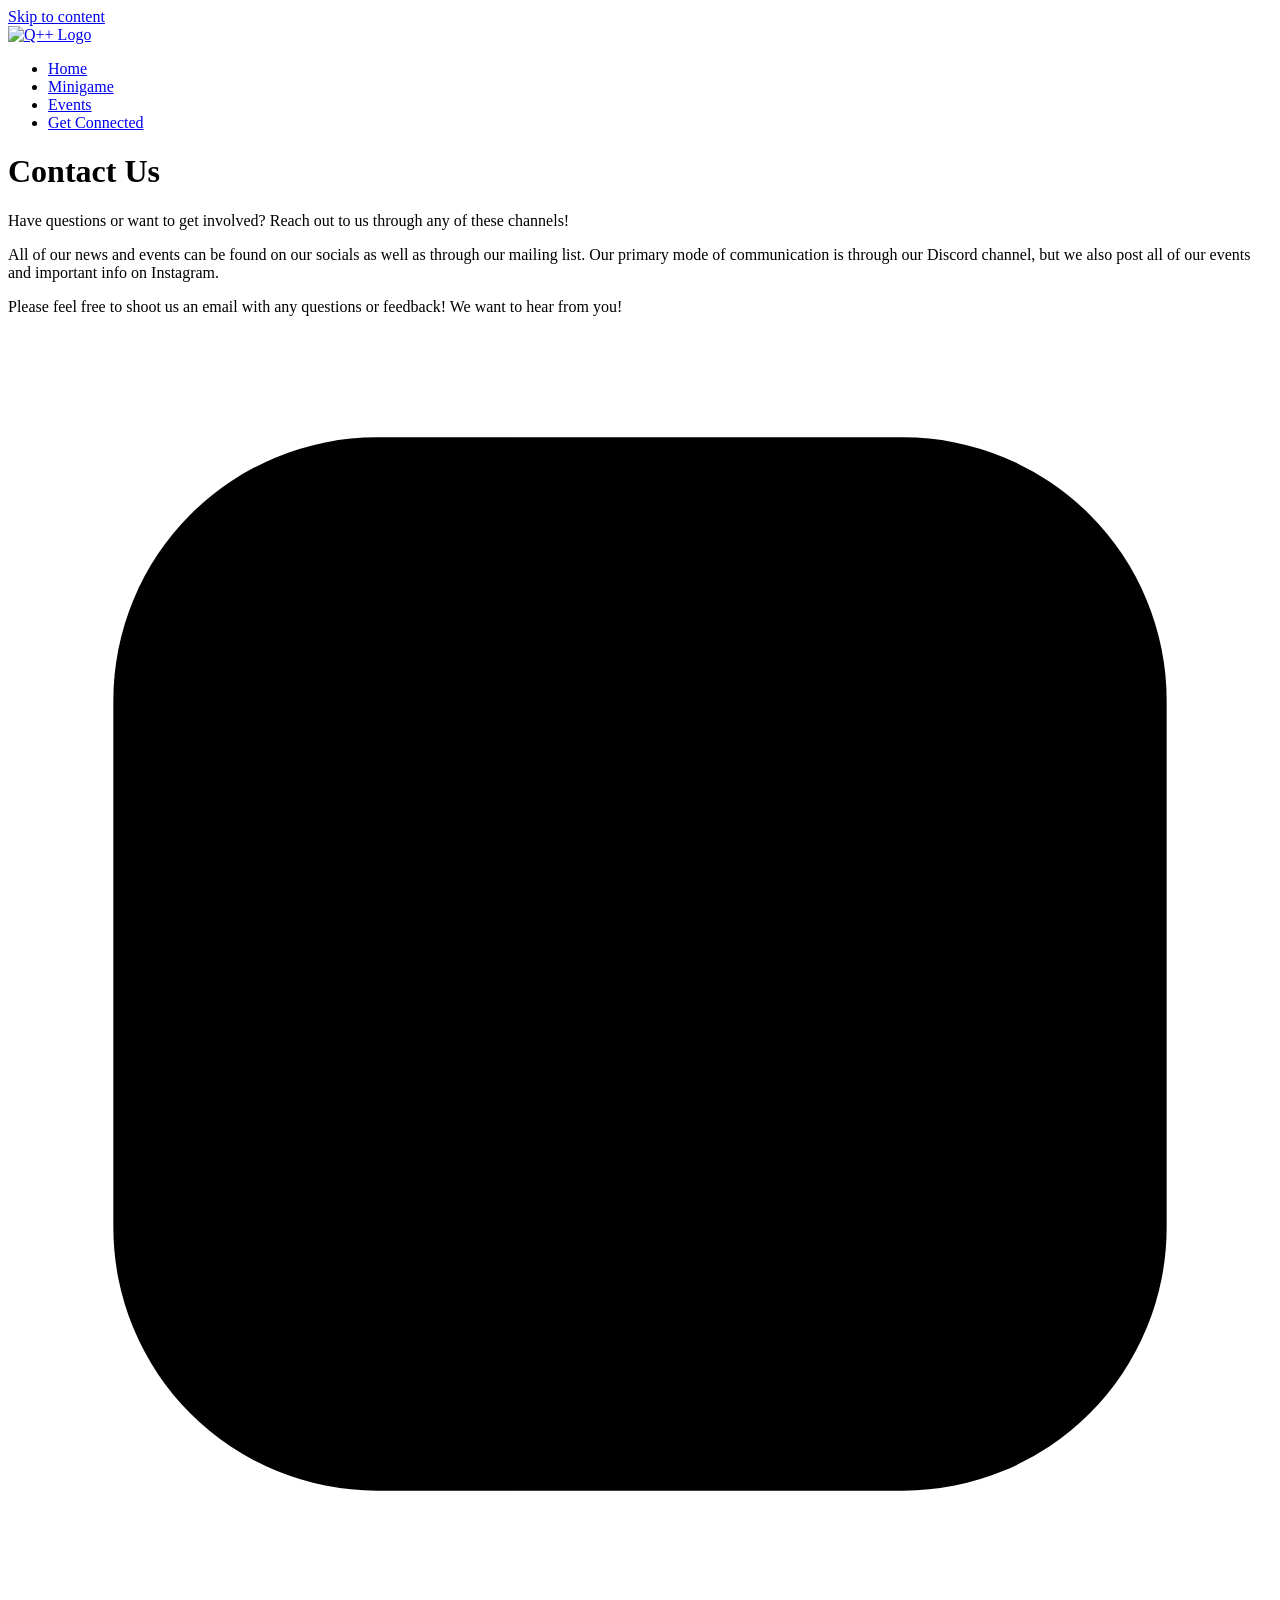
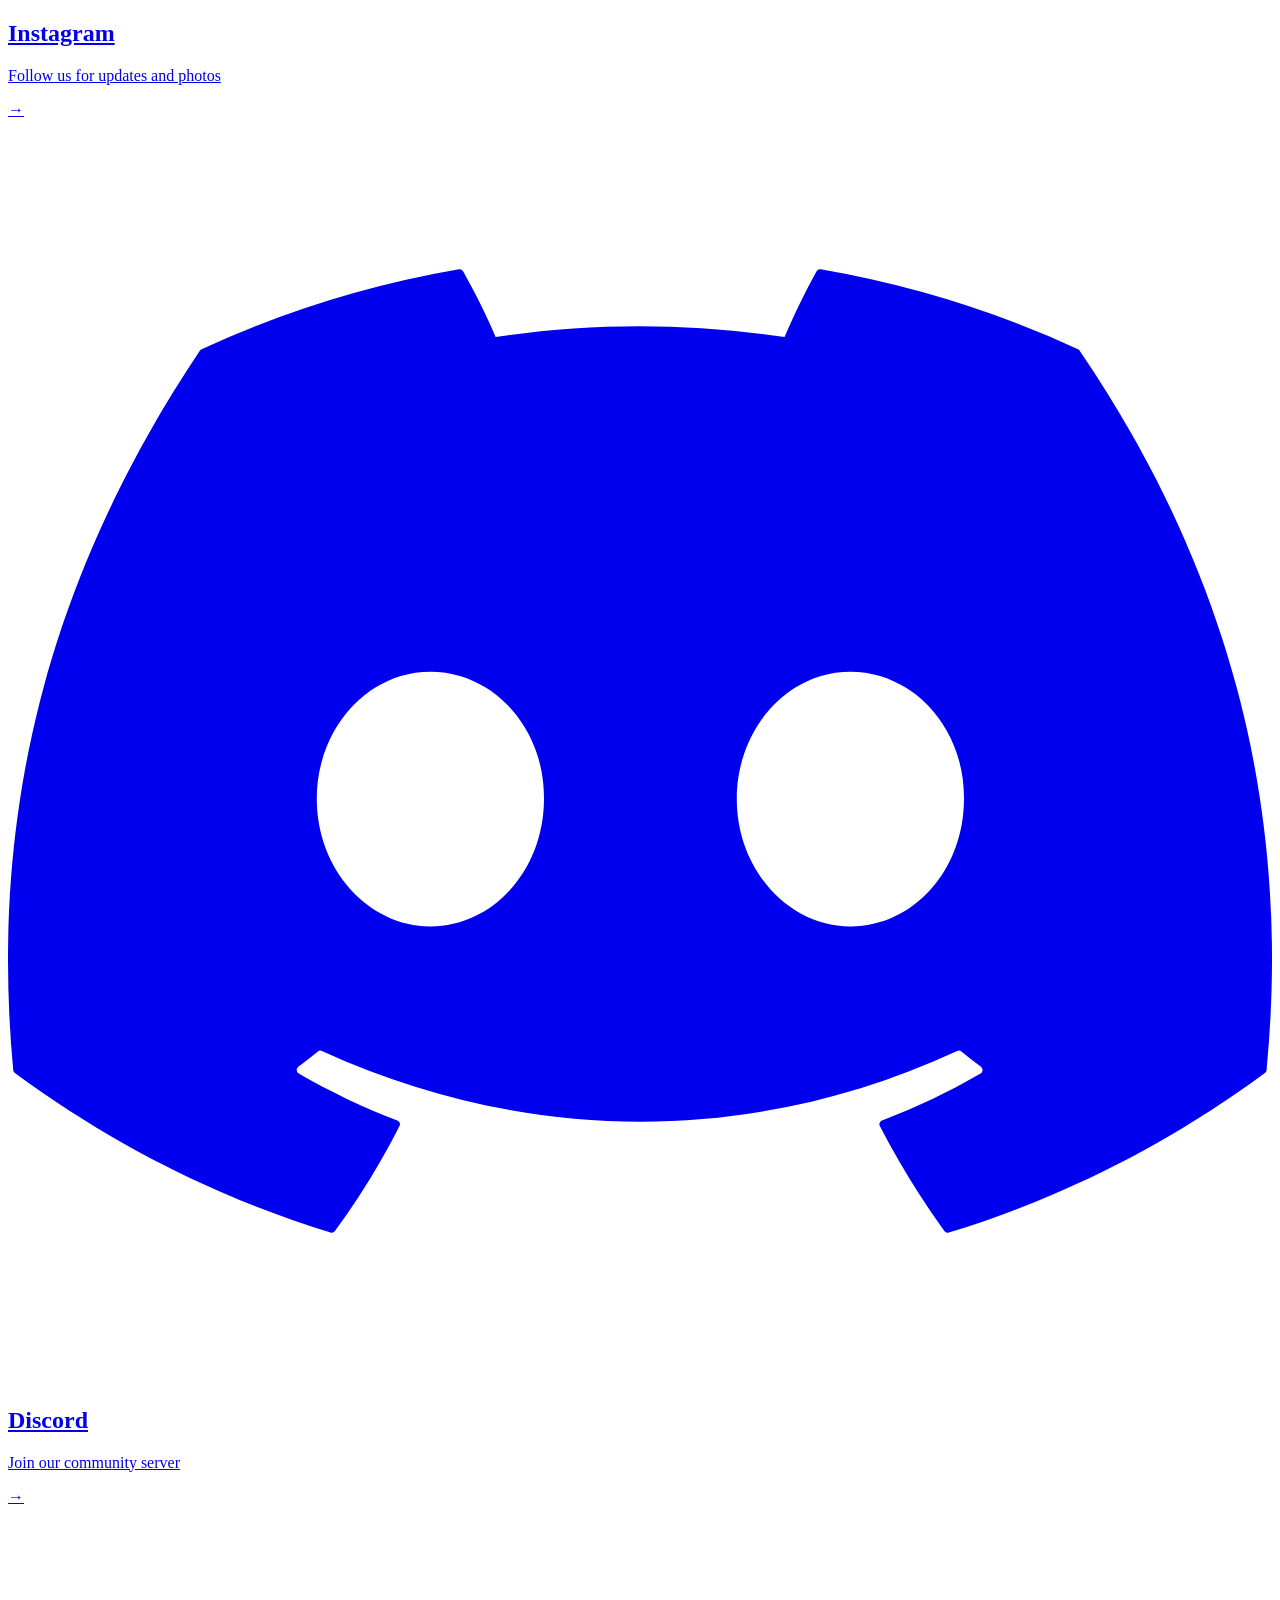
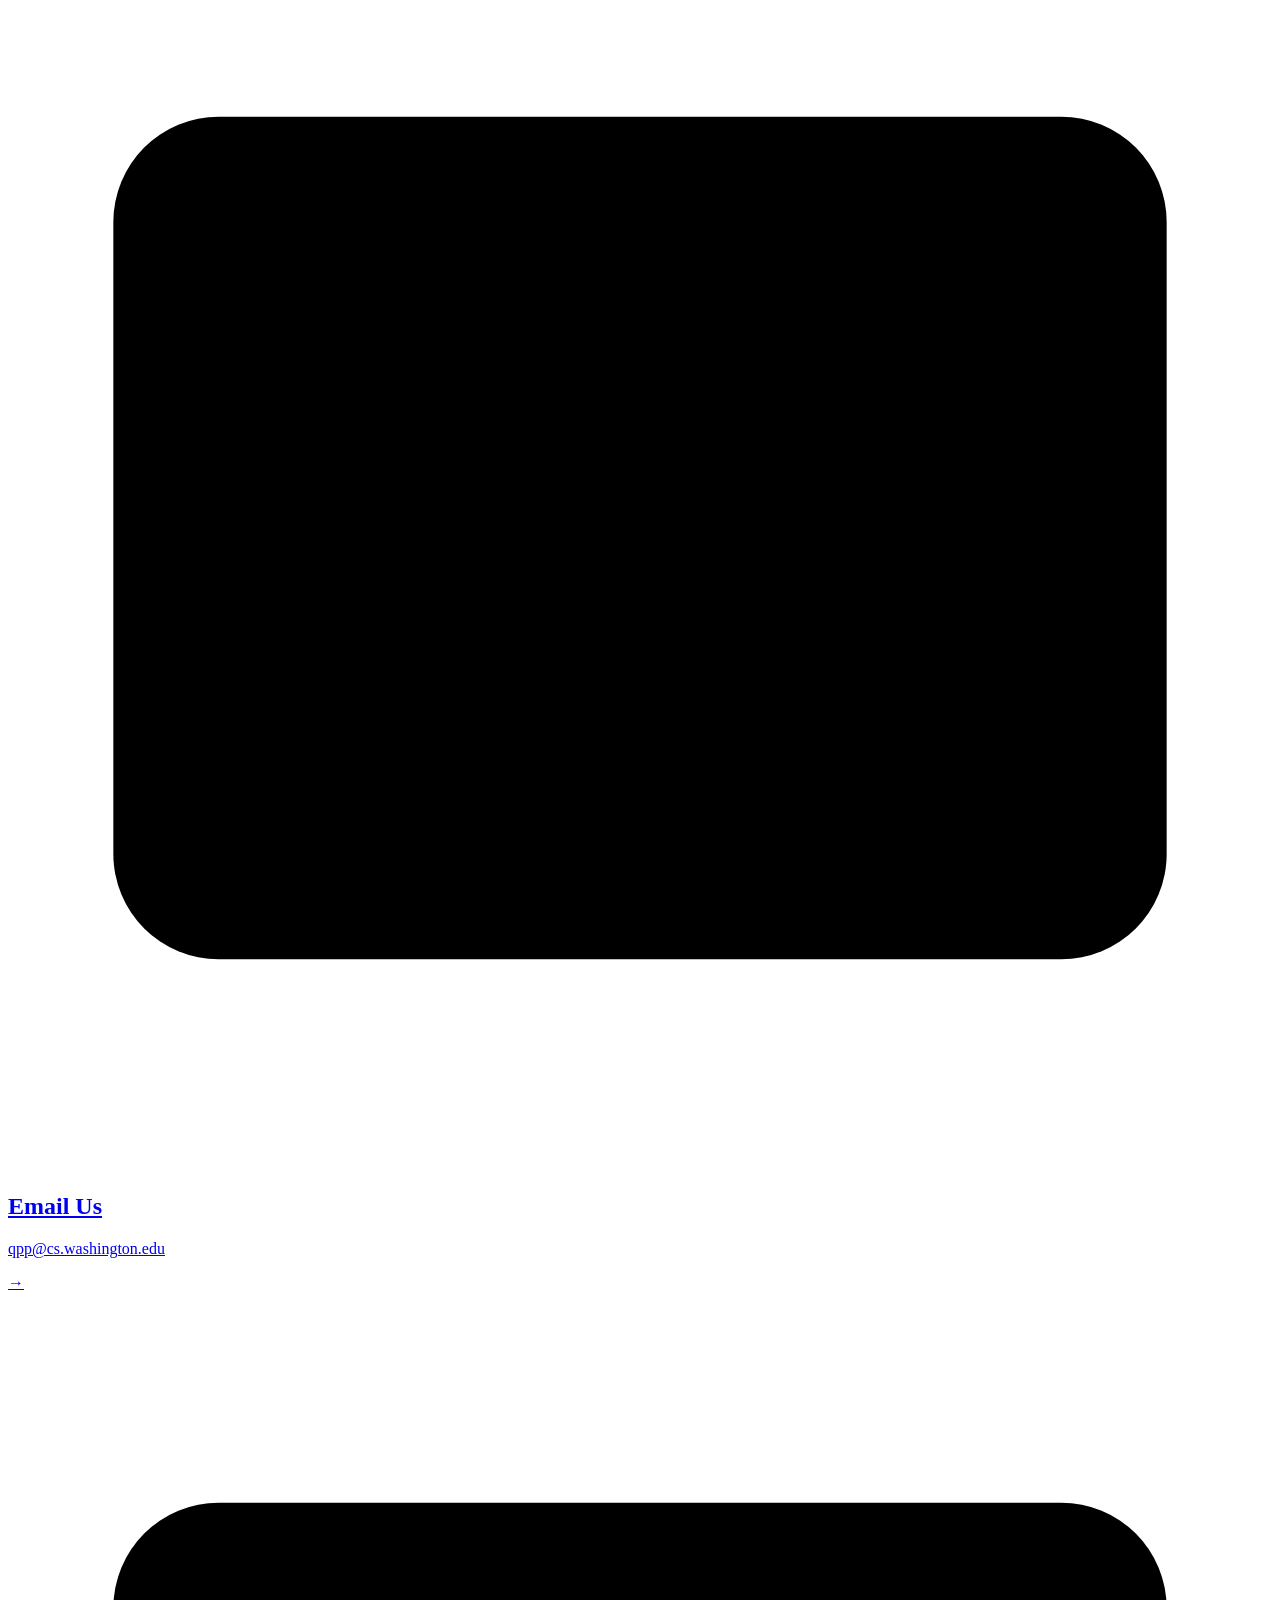
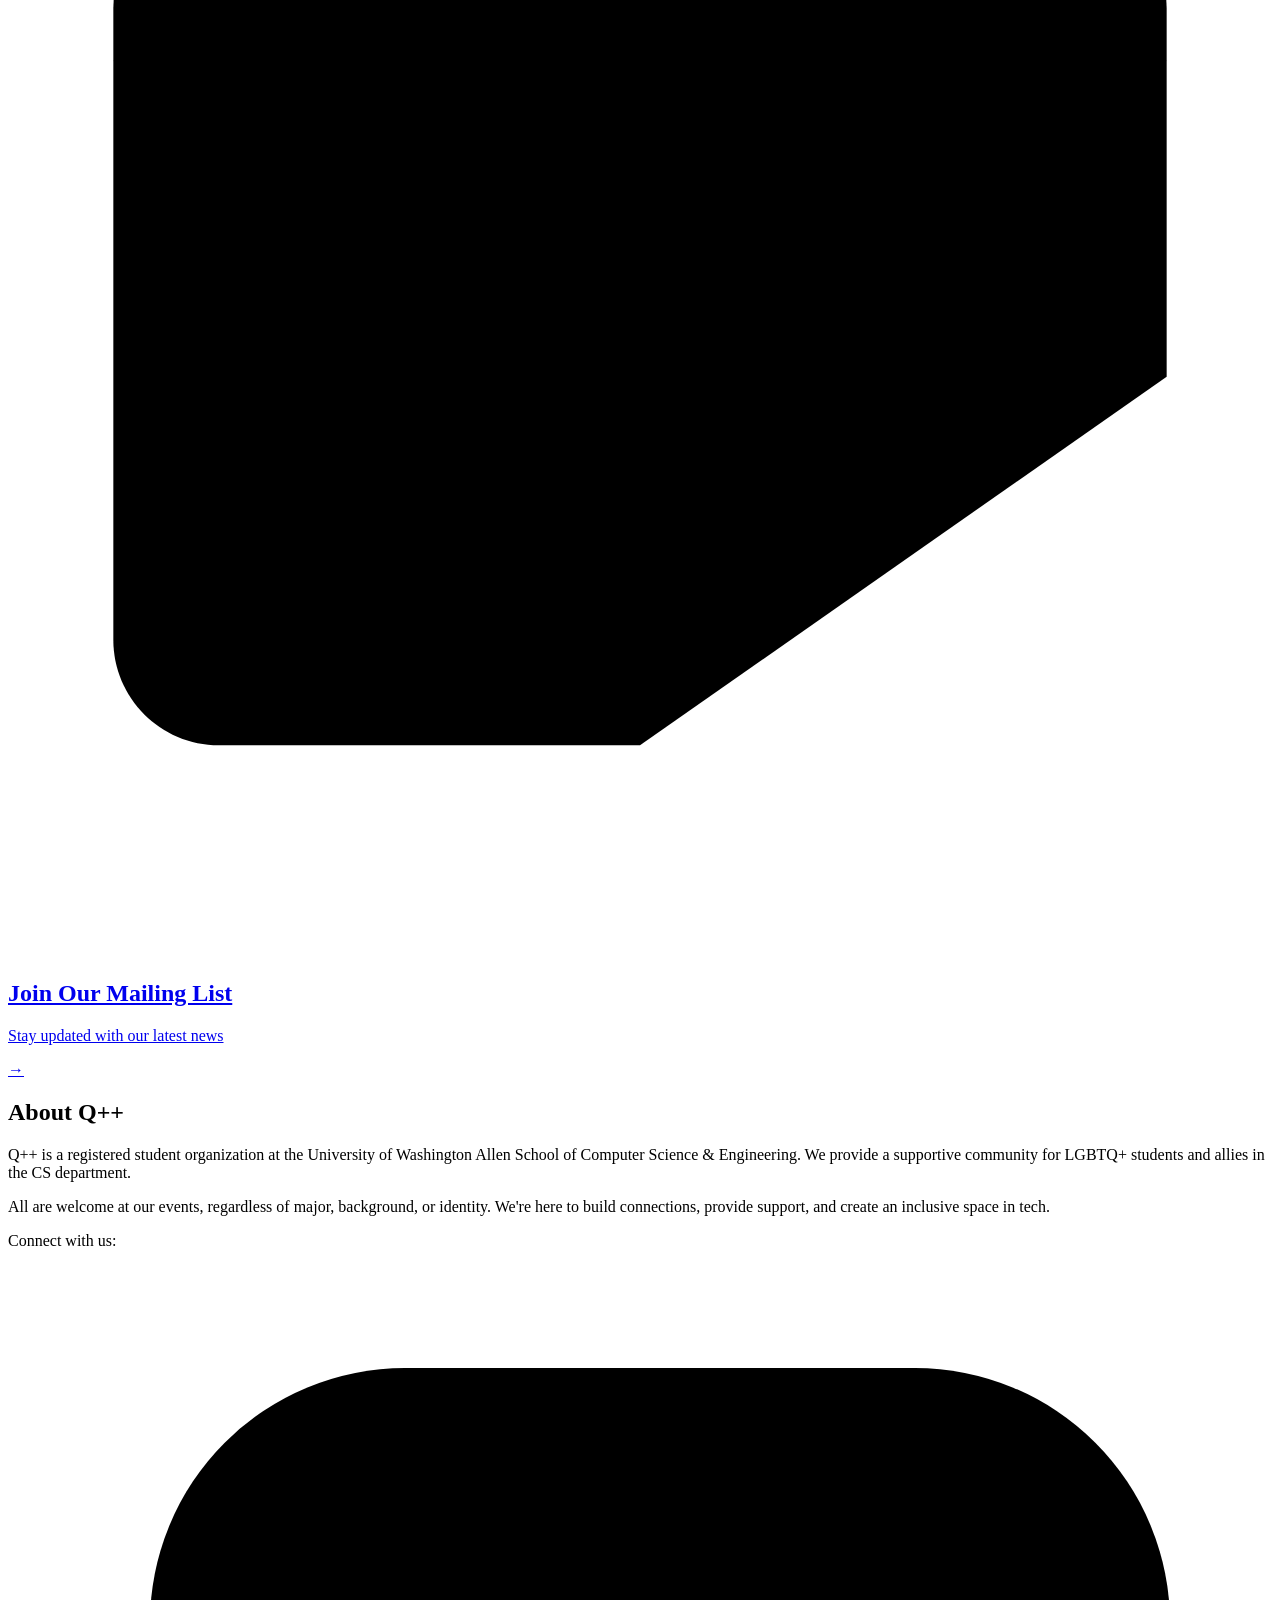
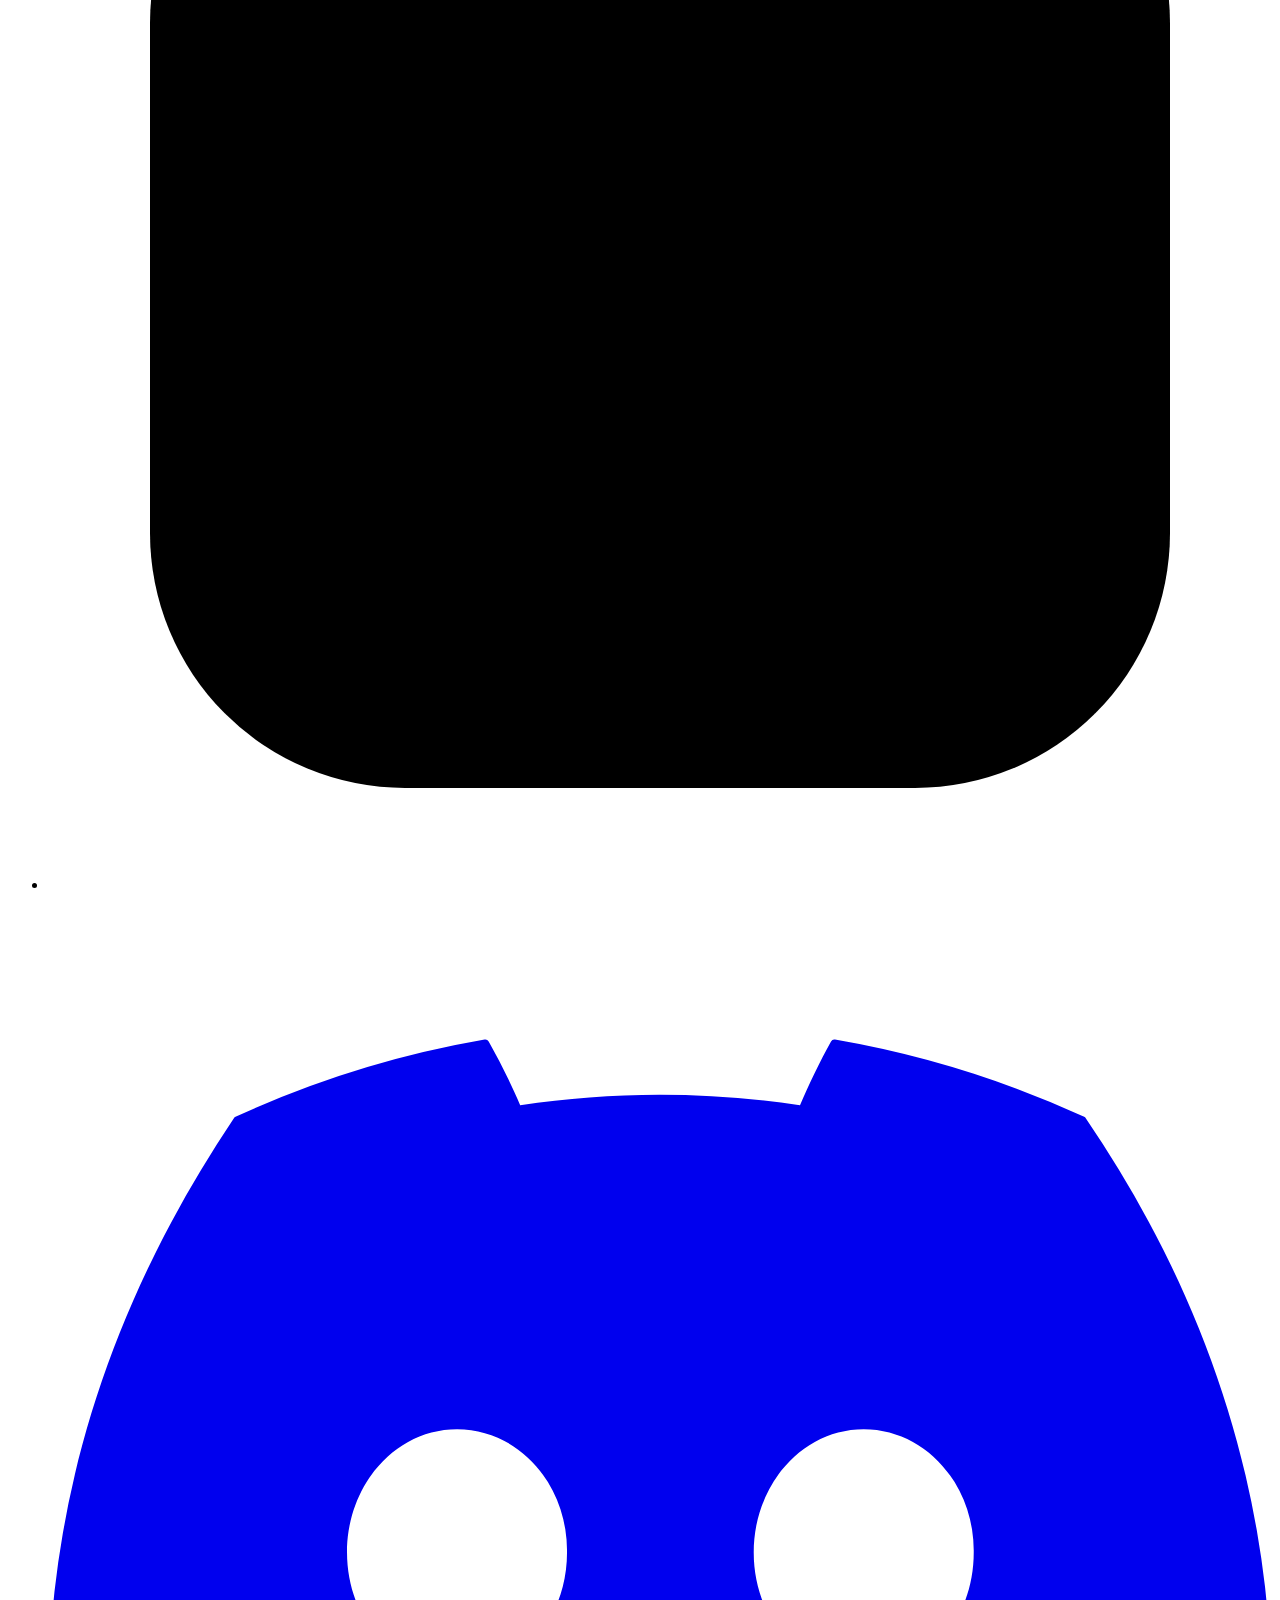
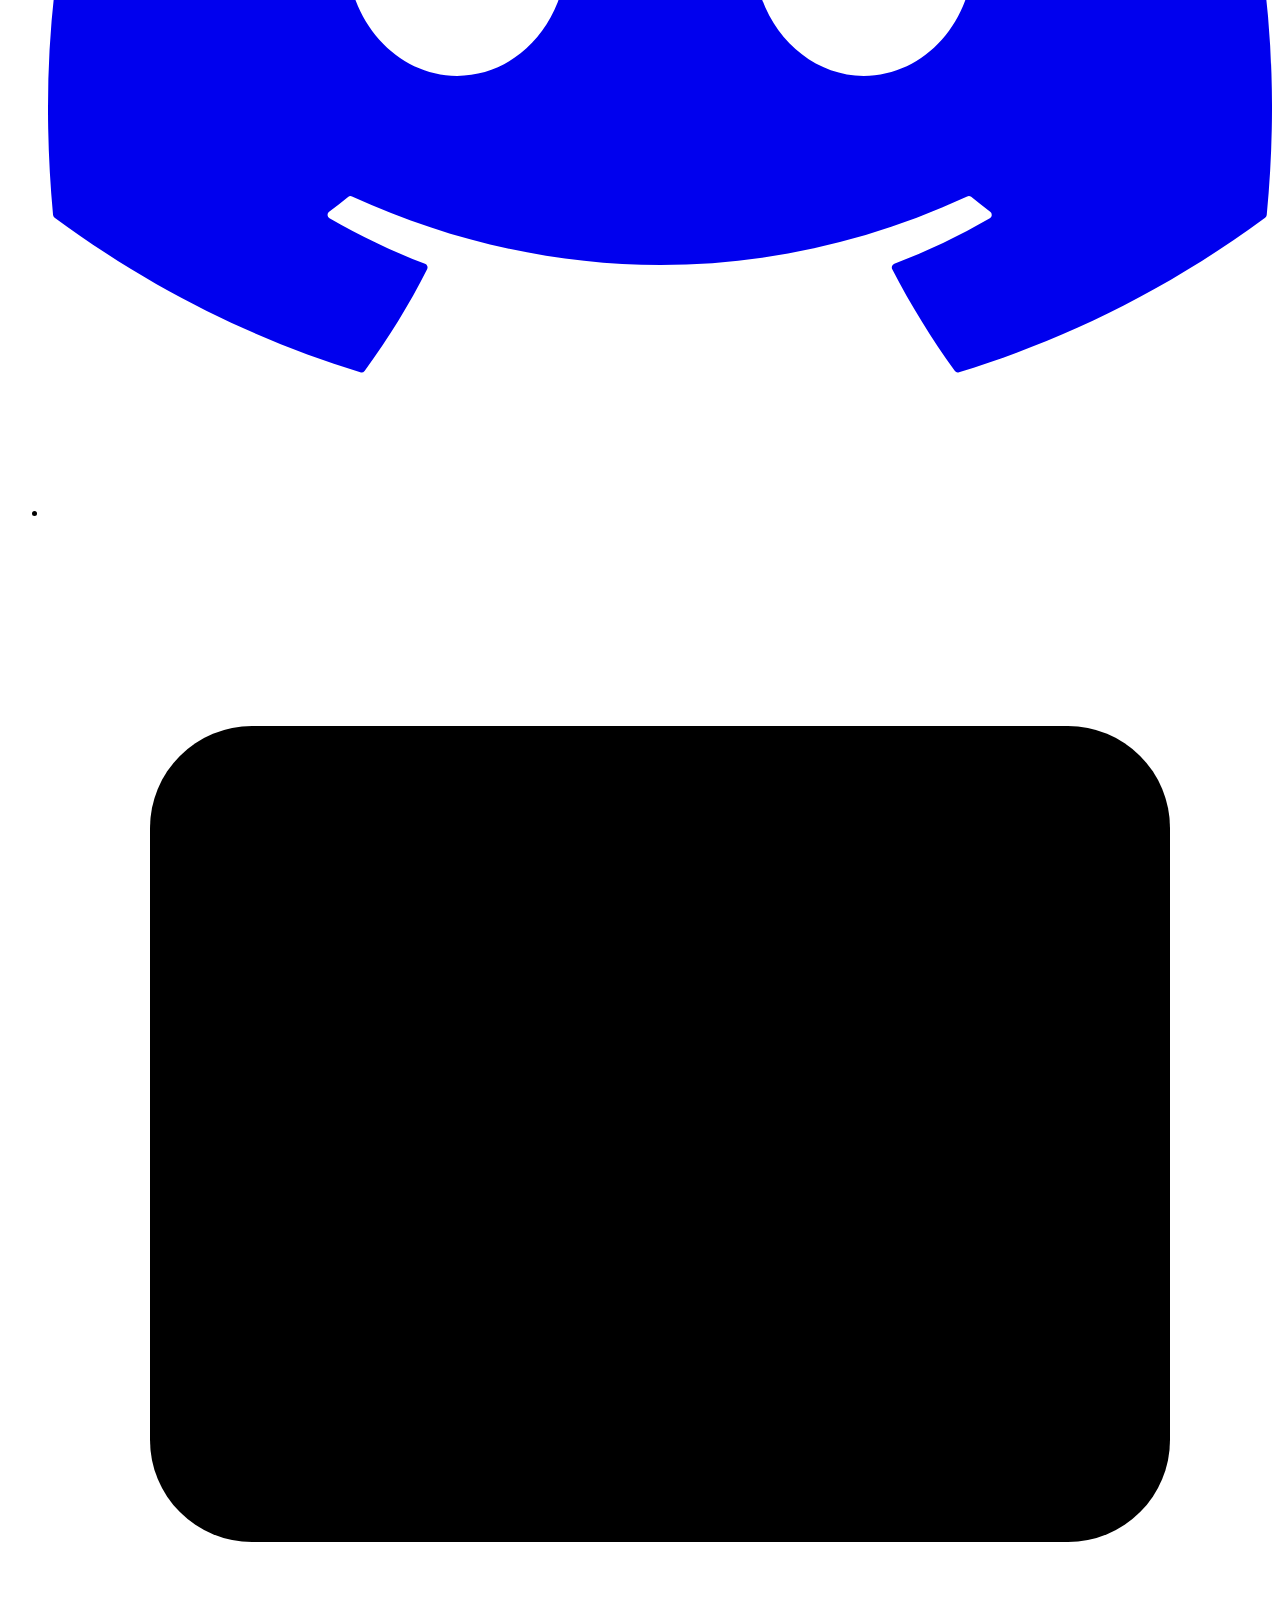
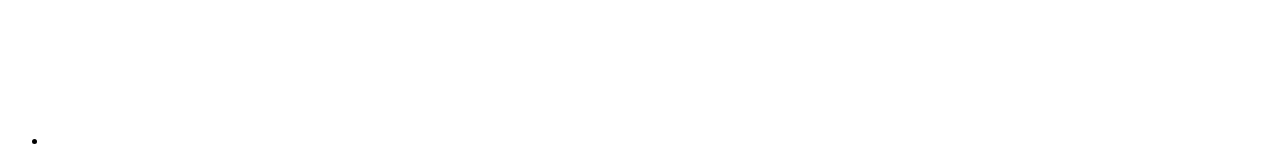
==== contact.html @ c86a1aa7 "Add files via upload" ====
<!DOCTYPE html>
<html lang="en">
<head>
  <meta charset="UTF-8">
  <meta name="viewport" content="width=device-width, initial-scale=1.0">
  <title>Contact Us – uwq++</title>
  <meta name="description" content="Connect with the Queer and Allied Students at the University of Washington through event updates, detailed descriptions, and social media links.">
  <meta name="robots" content="noindex, nofollow">
  <link rel="icon" href="images/logo.png" type="image/png">
  <link rel="stylesheet" href="css/style.css">
</head>
<body>
  <a class="skip-link" href="#main">Skip to content</a>
  <header class="site-header">
    <nav class="container" aria-label="Main navigation">
      <a class="logo-link" href="index.html" aria-label="Q++ Home">
        <img src="images/logo.png" alt="Q++ Logo" width="48" height="48">
      </a>
      <ul class="nav-list">
        <li><a href="index.html">Home</a></li>
        <li><a href="minigame.html">Minigame</a></li>
        <li><a href="events.html">Events</a></li>
        <li><a href="contact.html" aria-current="page">Get Connected</a></li>
      </ul>
    </nav>
  </header>

  <main id="main">
    <div class="contact-page container">
      <div class="contact-inner">
        <h1 class="title-xl">Contact Us</h1>
        <p class="m6">Have questions or want to get involved? Reach out to us through any of these channels!</p>
        <p class="m8">All of our news and events can be found on our socials as well as through our mailing list. Our primary mode of communication is through our Discord channel, but we also post all of our events and important info on Instagram.</p>
        <p class="m10">Please feel free to shoot us an email with any questions or feedback! We want to hear from you!</p>

        <div class="contact-list">
          <a class="contact-card" href="https://www.instagram.com/uw_qpp/?utm_source=ig_web_button_share_sheet" target="_blank" rel="noopener noreferrer">
            <div class="contact-icon ig"><svg class="icon icon-lg" viewBox="0 0 24 24" aria-hidden="true"><rect width="20" height="20" x="2" y="2" rx="5" ry="5"/><path d="M16 11.37A4 4 0 1 1 12.63 8 4 4 0 0 1 16 11.37z"/><line x1="17.5" x2="17.51" y1="6.5" y2="6.5"/></svg></div>
            <div class="text"><h2>Instagram</h2><p>Follow us for updates and photos</p></div><span class="arrow" aria-label="Opens in new tab">→</span>
          </a>
          <a class="contact-card" href="https://discord.gg/aMYWwayKa" target="_blank" rel="noopener noreferrer">
            <div class="contact-icon dc"><svg class="icon icon-lg" viewBox="0 0 24 24" fill="currentColor" stroke="none" aria-hidden="true"><path d="M20.317 4.3698a19.7913 19.7913 0 00-4.8851-1.5152.0741.0741 0 00-.0785.0371c-.211.3753-.4447.8648-.6083 1.2495-1.8447-.2762-3.68-.2762-5.4868 0-.1636-.3933-.4058-.8742-.6177-1.2495a.077.077 0 00-.0785-.037 19.7363 19.7363 0 00-4.8852 1.515.0699.0699 0 00-.0321.0277C.5334 9.0458-.319 13.5799.0992 18.0578a.0824.0824 0 00.0312.0561c2.0528 1.5076 4.0413 2.4228 5.9929 3.0294a.0777.0777 0 00.0842-.0276c.4616-.6304.8731-1.2952 1.226-1.9942a.076.076 0 00-.0416-.1057c-.6528-.2476-1.2743-.5495-1.8722-.8923a.077.077 0 01-.0076-.1277c.1258-.0943.2517-.1923.3718-.2914a.0743.0743 0 01.0776-.0105c3.9278 1.7933 8.18 1.7933 12.0614 0a.0739.0739 0 01.0785.0095c.1202.099.246.1981.3728.2924a.077.077 0 01-.0066.1276 12.2986 12.2986 0 01-1.873.8914.0766.0766 0 00-.0407.1067c.3604.698.7719 1.3628 1.225 1.9932a.076.076 0 00.0842.0286c1.961-.6067 3.9495-1.5219 6.0023-3.0294a.077.077 0 00.0313-.0552c.5004-5.177-.8382-9.6739-3.5485-13.6604a.061.061 0 00-.0312-.0286zM8.02 15.3312c-1.1825 0-2.1569-1.0857-2.1569-2.419 0-1.3332.9555-2.4189 2.157-2.4189 1.2108 0 2.1757 1.0952 2.1568 2.419 0 1.3332-.9555 2.4189-2.1569 2.4189zm7.9748 0c-1.1825 0-2.1569-1.0857-2.1569-2.419 0-1.3332.9554-2.4189 2.1569-2.4189 1.2108 0 2.1757 1.0952 2.1568 2.419 0 1.3332-.946 2.4189-2.1568 2.4189z"/></svg></div>
            <div class="text"><h2>Discord</h2><p>Join our community server</p></div><span class="arrow" aria-label="Opens in new tab">→</span>
          </a>
          <a class="contact-card" href="mailto:qpp@cs.washington.edu">
            <svg class="icon icon-xl mail-icon" viewBox="0 0 24 24" aria-hidden="true"><rect width="20" height="16" x="2" y="4" rx="2"/><path d="m22 7-8.97 5.7a1.94 1.94 0 0 1-2.06 0L2 7"/></svg>
            <div class="text"><h2>Email Us</h2><p>qpp@cs.washington.edu</p></div><span class="arrow">→</span>
          </a>
          <a class="contact-card" href="https://mailman.cs.washington.edu/mailman/admin/qpp/general" target="_blank" rel="noopener noreferrer">
            <div class="contact-icon ml"><svg class="icon icon-lg" viewBox="0 0 24 24" aria-hidden="true"><path d="M22 13V6a2 2 0 0 0-2-2H4a2 2 0 0 0-2 2v12c0 1.1.9 2 2 2h8"/><path d="m22 7-8.97 5.7a1.94 1.94 0 0 1-2.06 0L2 7"/><path d="M19 16v6"/><path d="M16 19h6"/></svg></div>
            <div class="text"><h2>Join Our Mailing List</h2><p>Stay updated with our latest news</p></div><span class="arrow" aria-label="Opens in new tab">→</span>
          </a>
        </div>

        <div class="contact-about">
          <h2>About Q++</h2>
          <p>Q++ is a registered student organization at the University of Washington Allen School of Computer Science &amp; Engineering. We provide a supportive community for LGBTQ+ students and allies in the CS department.</p>
          <p>All are welcome at our events, regardless of major, background, or identity. We're here to build connections, provide support, and create an inclusive space in tech.</p>
        </div>
      </div>
    </div>
  </main>

  <footer class="site-footer">
    <div class="container footer-inner">
      <span>Connect with us:</span>
      <nav aria-label="Social media links">
        <ul class="social-list">
          <li><a class="instagram" href="https://www.instagram.com/uw_qpp/?utm_source=ig_web_button_share_sheet" target="_blank" rel="noopener noreferrer" aria-label="Follow us on Instagram (opens in new tab)"><svg class="icon icon-lg" viewBox="0 0 24 24" aria-hidden="true"><rect width="20" height="20" x="2" y="2" rx="5" ry="5"/><path d="M16 11.37A4 4 0 1 1 12.63 8 4 4 0 0 1 16 11.37z"/><line x1="17.5" x2="17.51" y1="6.5" y2="6.5"/></svg></a></li>
          <li><a class="discord" href="https://discord.gg/aMYWwayKa" target="_blank" rel="noopener noreferrer" aria-label="Join our Discord server (opens in new tab)"><svg class="icon icon-lg" viewBox="0 0 24 24" fill="currentColor" stroke="none" aria-hidden="true"><path d="M20.317 4.3698a19.7913 19.7913 0 00-4.8851-1.5152.0741.0741 0 00-.0785.0371c-.211.3753-.4447.8648-.6083 1.2495-1.8447-.2762-3.68-.2762-5.4868 0-.1636-.3933-.4058-.8742-.6177-1.2495a.077.077 0 00-.0785-.037 19.7363 19.7363 0 00-4.8852 1.515.0699.0699 0 00-.0321.0277C.5334 9.0458-.319 13.5799.0992 18.0578a.0824.0824 0 00.0312.0561c2.0528 1.5076 4.0413 2.4228 5.9929 3.0294a.0777.0777 0 00.0842-.0276c.4616-.6304.8731-1.2952 1.226-1.9942a.076.076 0 00-.0416-.1057c-.6528-.2476-1.2743-.5495-1.8722-.8923a.077.077 0 01-.0076-.1277c.1258-.0943.2517-.1923.3718-.2914a.0743.0743 0 01.0776-.0105c3.9278 1.7933 8.18 1.7933 12.0614 0a.0739.0739 0 01.0785.0095c.1202.099.246.1981.3728.2924a.077.077 0 01-.0066.1276 12.2986 12.2986 0 01-1.873.8914.0766.0766 0 00-.0407.1067c.3604.698.7719 1.3628 1.225 1.9932a.076.076 0 00.0842.0286c1.961-.6067 3.9495-1.5219 6.0023-3.0294a.077.077 0 00.0313-.0552c.5004-5.177-.8382-9.6739-3.5485-13.6604a.061.061 0 00-.0312-.0286zM8.02 15.3312c-1.1825 0-2.1569-1.0857-2.1569-2.419 0-1.3332.9555-2.4189 2.157-2.4189 1.2108 0 2.1757 1.0952 2.1568 2.419 0 1.3332-.9555 2.4189-2.1569 2.4189zm7.9748 0c-1.1825 0-2.1569-1.0857-2.1569-2.419 0-1.3332.9554-2.4189 2.1569-2.4189 1.2108 0 2.1757 1.0952 2.1568 2.419 0 1.3332-.946 2.4189-2.1568 2.4189z"/></svg></a></li>
          <li><a class="mail" href="mailto:qpp@cs.washington.edu" aria-label="Email us at qpp@cs.washington.edu"><svg class="icon icon-lg" viewBox="0 0 24 24" aria-hidden="true"><rect width="20" height="16" x="2" y="4" rx="2"/><path d="m22 7-8.97 5.7a1.94 1.94 0 0 1-2.06 0L2 7"/></svg></a></li>
        </ul>
      </nav>
    </div>
  </footer>


</body>
</html>
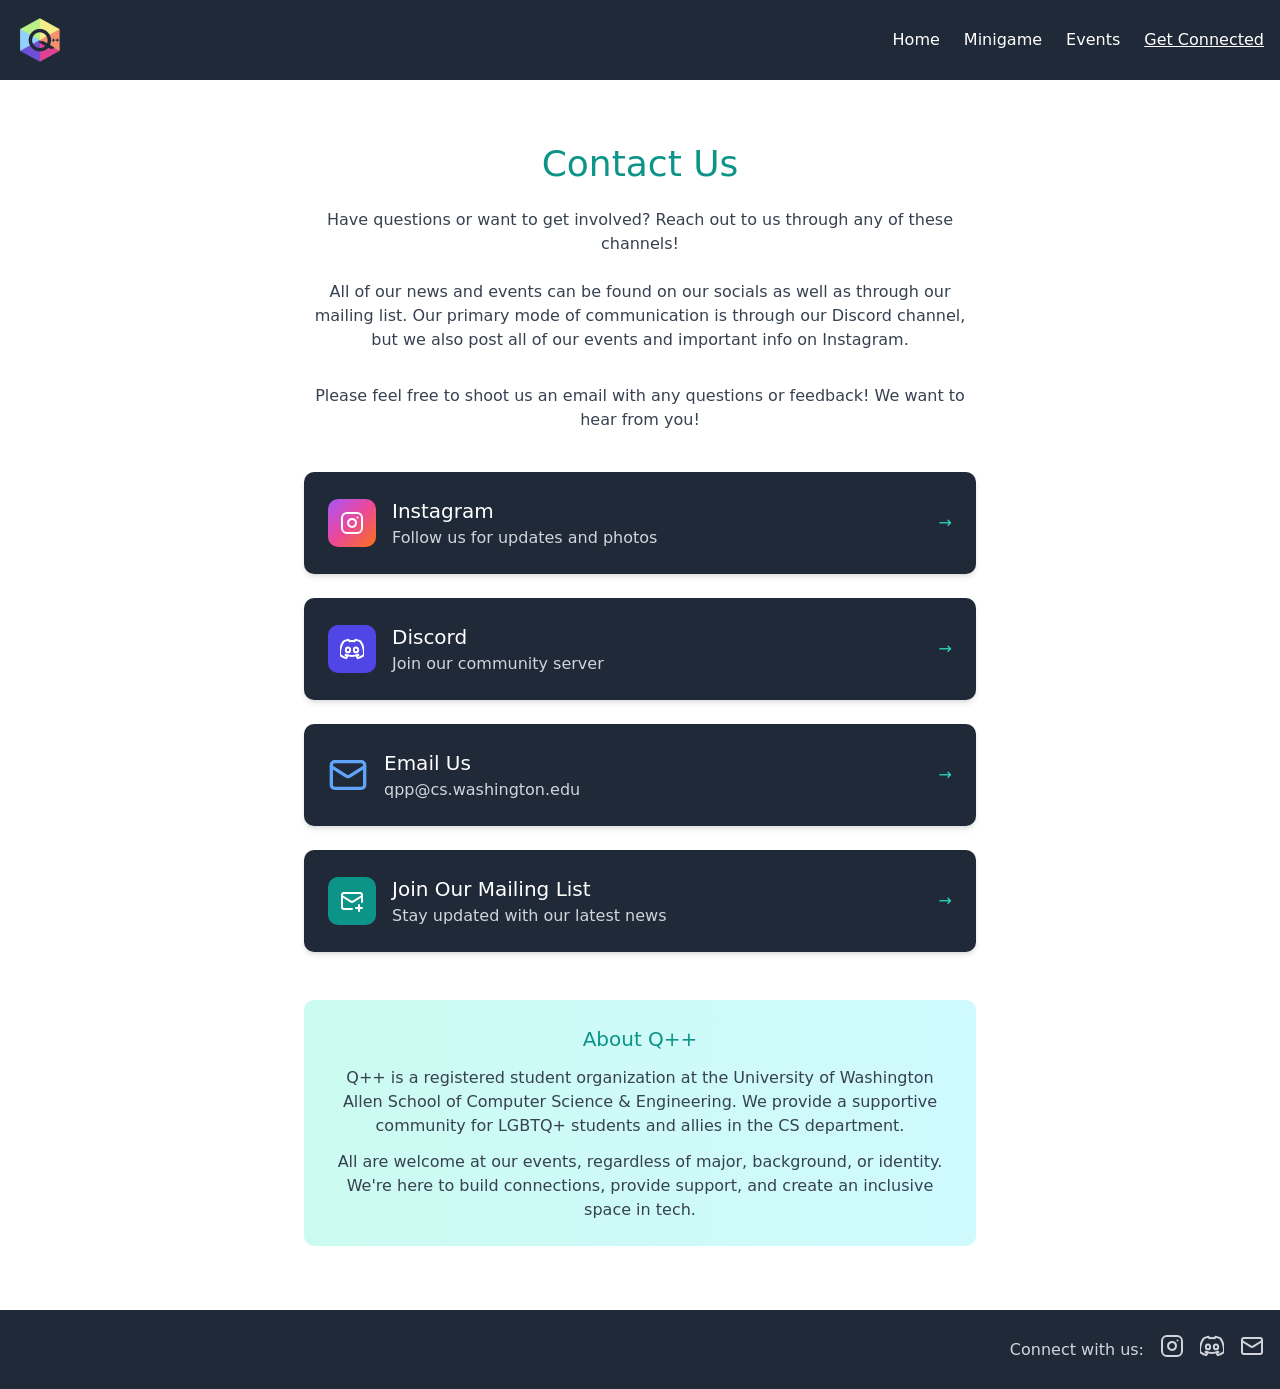
==== commit 5b1bf5d9: "Add files via upload" ====
--- a/contact.html
+++ b/contact.html
@@ -6,15 +6,15 @@
   <title>Contact Us – uwq++</title>
   <meta name="description" content="Connect with the Queer and Allied Students at the University of Washington through event updates, detailed descriptions, and social media links.">
   <meta name="robots" content="noindex, nofollow">
-  <link rel="icon" href="images/logo.png" type="image/png">
-  <link rel="stylesheet" href="css/style.css">
+  <link rel="icon" href="logo.png" type="image/png">
+  <link rel="stylesheet" href="style.css">
 </head>
 <body>
   <a class="skip-link" href="#main">Skip to content</a>
   <header class="site-header">
     <nav class="container" aria-label="Main navigation">
       <a class="logo-link" href="index.html" aria-label="Q++ Home">
-        <img src="images/logo.png" alt="Q++ Logo" width="48" height="48">
+        <img src="logo.png" alt="Q++ Logo" width="48" height="48">
       </a>
       <ul class="nav-list">
         <li><a href="index.html">Home</a></li>
--- a/style.css
+++ b/style.css
@@ -0,0 +1,234 @@
+/* ---------- Tokens (Tailwind colours used by the original design) ---------- */
+:root {
+  --fg: #0a0a0a;
+  --gray-100: #f3f4f6;
+  --gray-200: #e5e7eb;
+  --gray-300: #d1d5db;
+  --gray-600: #4b5563;
+  --gray-700: #374151;
+  --gray-800: #1f2937;
+  --teal-300: #5eead4;
+  --teal-400: #2dd4bf;
+  --teal-500: #14b8a6;
+  --teal-600: #0d9488;
+  --teal-700: #0f766e;
+  --teal-800: #115e59;
+  --radius-lg: 0.625rem;
+  --shadow-md: 0 4px 6px -1px rgba(0,0,0,.1), 0 2px 4px -2px rgba(0,0,0,.1);
+  --shadow-lg: 0 10px 15px -3px rgba(0,0,0,.1), 0 4px 6px -4px rgba(0,0,0,.1);
+}
+
+*, *::before, *::after { box-sizing: border-box; }
+html { height: 100%; }
+body {
+  margin: 0; min-height: 100%;
+  display: flex; flex-direction: column;
+  background: #fff; color: var(--fg);
+  font-family: ui-sans-serif, system-ui, sans-serif, "Apple Color Emoji", "Segoe UI Emoji";
+  font-size: 16px; line-height: 1.5;
+  -webkit-font-smoothing: antialiased; -moz-osx-font-smoothing: grayscale;
+}
+main { flex: 1; background: #fff; }
+img { max-width: 100%; display: block; }
+h1, h2, h3 { font-weight: 500; line-height: 1.5; margin: 0; }
+h1 { font-size: 1.5rem; }
+h2 { font-size: 1.25rem; }
+h3 { font-size: 1.125rem; }
+p { margin: 0; }
+a { color: inherit; }
+.container { width: 100%; margin: 0 auto; padding: 0 1rem; }
+@media (min-width: 40rem) { .container { max-width: 40rem; } }
+@media (min-width: 48rem) { .container { max-width: 48rem; } }
+@media (min-width: 64rem) { .container { max-width: 64rem; } }
+@media (min-width: 80rem) { .container { max-width: 80rem; } }
+@media (min-width: 96rem) { .container { max-width: 96rem; } }
+.icon { width: 1rem; height: 1rem; flex: none; fill: none; stroke: currentColor; stroke-width: 2; stroke-linecap: round; stroke-linejoin: round; }
+.icon-md { width: 1.25rem; height: 1.25rem; }
+.icon-lg { width: 1.5rem; height: 1.5rem; }
+.icon-xl { width: 2.5rem; height: 2.5rem; }
+.sr-only { position: absolute; width: 1px; height: 1px; padding: 0; margin: -1px; overflow: hidden; clip: rect(0,0,0,0); white-space: nowrap; border: 0; }
+.skip-link { position: absolute; left: -999px; top: 0; background: #fff; color: #111827; padding: .5rem 1rem; z-index: 100; }
+.skip-link:focus { left: .5rem; top: .5rem; }
+:focus-visible { outline: 2px solid var(--teal-500); outline-offset: 2px; border-radius: 4px; }
+.title-xl { font-size: 2.25rem; line-height: 2.5rem; }
+.teal { color: var(--teal-600); }
+.center { text-align: center; }
+
+/* ---------- Header / footer ---------- */
+.site-header { background: var(--gray-800); color: #fff; box-shadow: var(--shadow-md); }
+.site-header nav { display: flex; align-items: center; justify-content: space-between; flex-wrap: wrap; gap: .75rem 1.5rem; padding-top: 1rem; padding-bottom: 1rem; }
+.logo-link { display: flex; align-items: center; transition: opacity .15s; }
+.logo-link:hover { opacity: .8; }
+.logo-link img { width: 3rem; height: 3rem; object-fit: contain; }
+.nav-list { display: flex; flex-wrap: wrap; gap: .5rem 1.5rem; list-style: none; margin: 0; padding: 0; }
+.nav-list a { color: #fff; text-decoration: none; }
+.nav-list a:hover, .nav-list a[aria-current="page"] { text-decoration: underline; }
+
+.site-footer { background: var(--gray-800); padding: 1.5rem 0; }
+.footer-inner { display: flex; justify-content: flex-end; align-items: center; flex-wrap: wrap; gap: 1rem; }
+.footer-inner > span { color: var(--gray-300); }
+.social-list { display: flex; gap: 1rem; list-style: none; margin: 0; padding: 0; }
+.social-list a { color: var(--gray-300); transition: color .15s; display: block; }
+.social-list a.instagram:hover { color: #f472b6; }
+.social-list a.discord:hover { color: #818cf8; }
+.social-list a.mail:hover { color: #60a5fa; }
+
+/* ---------- Home hero ---------- */
+.hero { position: relative; height: 100vh; min-height: 600px; overflow: hidden; display: flex; align-items: center; justify-content: center; }
+.hero-slide { position: absolute; inset: 0; background-size: cover; background-position: center; opacity: 0; transition: opacity 1.4s ease-in-out; }
+.hero-slide.active { opacity: 1; animation: kenburns 8s ease-in-out infinite alternate; }
+.hero-overlay { position: absolute; inset: 0; z-index: 10; background: linear-gradient(to bottom, rgba(0,0,0,.28) 0%, rgba(0,0,0,.42) 50%, rgba(0,0,0,.7) 100%); }
+.photo-credit { position: absolute; top: 1rem; right: 1rem; z-index: 30; color: rgba(255,255,255,.6); font-size: .75rem; }
+.photo-credit a { text-decoration: underline; }
+.photo-credit a:hover { color: rgba(255,255,255,.8); }
+.hero-content { position: relative; z-index: 20; text-align: center; color: #fff; padding: 0 2rem; max-width: 820px; }
+.hero-eyebrow, .hero h1, .hero-sub { opacity: 0; animation: fadeUp .9s forwards; }
+.hero-eyebrow { font-size: .75rem; letter-spacing: .22em; text-transform: uppercase; color: var(--teal-300); margin-bottom: 1.25rem; animation-delay: .3s; }
+.hero h1 { font-family: Georgia, serif; font-size: 3.75rem; line-height: 1.08; margin-bottom: 1.5rem; animation-delay: .5s; }
+.hero-sub { font-size: 1.125rem; font-weight: 300; line-height: 1.625; color: rgba(255,255,255,.8); max-width: 540px; margin: 0 auto 2.5rem; animation-delay: .75s; }
+.hero-dots { position: absolute; bottom: 2rem; left: 50%; transform: translateX(-50%); z-index: 30; display: flex; gap: .625rem; }
+.hero-dots button { width: .5rem; height: .5rem; padding: 0; border: 0; border-radius: 9999px; background: rgba(255,255,255,.35); cursor: pointer; transition: all .3s; }
+.hero-dots button:hover { background: rgba(255,255,255,.5); }
+.hero-dots button[aria-current="true"] { background: var(--teal-300); transform: scale(1.25); }
+.scroll-cue { position: absolute; bottom: 2rem; right: 3rem; z-index: 30; display: none; flex-direction: column; align-items: center; gap: .375rem; color: rgba(255,255,255,.5); font-size: .75rem; letter-spacing: .15em; text-transform: uppercase; }
+.scroll-cue div { width: 1px; height: 3rem; background: linear-gradient(to bottom, rgba(255,255,255,.5), transparent); animation: scrollLine 1.8s ease-in-out infinite; transform-origin: top; }
+@keyframes kenburns { from { transform: scale(1.04) translateX(0); } to { transform: scale(1) translateX(-1%); } }
+@keyframes fadeUp { from { opacity: 0; transform: translateY(22px); } to { opacity: 1; transform: translateY(0); } }
+@keyframes scrollLine { 0%, 100% { transform: scaleY(1); opacity: 1; } 50% { transform: scaleY(.5); opacity: .4; } }
+
+/* ---------- Home: about ---------- */
+.about { padding: 4rem 0; background: #fff; }
+.about-inner { max-width: 56rem; margin: 0 auto; }
+.about h2 { text-align: center; margin-bottom: 2rem; color: var(--teal-600); }
+.about-text { text-align: center; color: var(--gray-700); display: grid; gap: 1.5rem; }
+.pillars { display: grid; gap: 1.5rem; grid-template-columns: 1fr; margin-top: 3rem; }
+.pillar { padding: 1.5rem; border-radius: var(--radius-lg); }
+.pillar h3 { margin-bottom: .75rem; }
+.about-closing { margin-top: 3rem; }
+.about-closing p + p { margin-top: 1rem; }
+.about-closing a { color: var(--teal-600); text-decoration: underline; }
+.about-closing a:hover { color: var(--teal-700); }
+@media (min-width: 768px) { .pillars { grid-template-columns: repeat(3, 1fr); } }
+
+/* ---------- Events ---------- */
+.events-page { padding: 4rem 1rem; }
+.events-head { text-align: center; margin-bottom: 3rem; color: #000; }
+.events-head h1 { color: var(--teal-600); margin-bottom: 1rem; }
+.events-head p { max-width: 42rem; margin: 0 auto; }
+.events-head p + p { margin-top: .5rem; }
+.event-grid { display: grid; gap: 1.5rem; grid-template-columns: 1fr; max-width: 72rem; margin: 0 auto; }
+@media (min-width: 768px) { .event-grid { grid-template-columns: repeat(2, 1fr); } }
+
+.event-card { border-radius: var(--radius-lg); box-shadow: var(--shadow-md); padding: 1.5rem; transition: box-shadow .15s; }
+.event-card:hover { box-shadow: var(--shadow-lg); }
+.event-card h3 { margin-bottom: .75rem; }
+.event-card h3 a { text-decoration: none; }
+.event-card h3 a:hover { text-decoration: underline; }
+.event-card .short { color: var(--gray-700); margin-bottom: 1rem; }
+.event-meta { list-style: none; margin: 0; padding: 0; display: grid; gap: .5rem; color: var(--gray-700); }
+.event-meta li { display: flex; align-items: center; gap: .5rem; }
+.card-link { display: inline-block; margin-top: 1rem; text-decoration: none; }
+.card-link:hover { text-decoration: underline; }
+
+/* colour themes (chosen by event id, as in the original) */
+.theme-teal   { background: linear-gradient(135deg, #ccfbf1, #cffafe); --title: #0d9488; --link-hover: #0f766e; }
+.theme-purple { background: linear-gradient(135deg, #f3e8ff, #fce7f3); --title: #9333ea; --link-hover: #7e22ce; }
+.theme-blue   { background: linear-gradient(135deg, #dbeafe, #e0e7ff); --title: #2563eb; --link-hover: #1d4ed8; }
+.theme-orange { background: linear-gradient(135deg, #ffedd5, #fef9c3); --title: #ea580c; --link-hover: #c2410c; }
+.event-card h3, .card-link { color: var(--title); }
+.card-link:hover { color: var(--link-hover); }
+.pillar.theme-teal h3 { color: #0d9488; } .pillar.theme-purple h3 { color: #9333ea; } .pillar.theme-blue h3 { color: #2563eb; }
+
+/* ---------- Event detail ---------- */
+.detail-page { padding: 4rem 1rem; }
+.detail-inner { max-width: 48rem; margin: 0 auto; }
+.detail-back { display: inline-flex; align-items: center; gap: .5rem; color: var(--teal-600); margin-bottom: 1.5rem; }
+.detail-back:hover { color: var(--teal-800); text-decoration: underline; }
+.detail-header h1 { color: var(--teal-600); margin-bottom: 1.5rem; }
+.detail-box { background: linear-gradient(135deg, #ccfbf1, #cffafe); border-radius: var(--radius-lg); padding: 1.5rem; display: grid; gap: .75rem; margin-bottom: 2rem; }
+.detail-box > div { display: flex; align-items: center; gap: .75rem; color: var(--gray-700); }
+.detail-box .icon { color: var(--teal-600); }
+.detail-about { margin-bottom: 2rem; }
+.detail-about h2 { color: var(--teal-600); margin-bottom: 1rem; }
+.detail-about p { color: var(--gray-700); line-height: 1.625; }
+.rsvp-btn { display: inline-flex; align-items: center; gap: .5rem; background: var(--teal-600); color: #fff; padding: .75rem 1.5rem; border-radius: var(--radius-lg); text-decoration: none; transition: background .15s; }
+.rsvp-btn:hover { background: var(--teal-700); }
+.rsvp-note { margin-top: .75rem; color: var(--gray-600); }
+.not-found { max-width: 42rem; margin: 0 auto; text-align: center; }
+.not-found h1 { margin-bottom: 1rem; }
+.not-found p { margin-bottom: 1.5rem; color: var(--gray-700); }
+.not-found a { display: inline-flex; align-items: center; gap: .5rem; color: #7e22ce; }
+.not-found a:hover { color: #581c87; text-decoration: underline; }
+
+/* ---------- Gallery carousel ---------- */
+.gallery { background: var(--gray-800); padding: 4rem 0; }
+.gallery h2 { text-align: center; margin-bottom: 3rem; color: var(--teal-500); font-size: 2.25rem; line-height: 2.5rem; }
+.slider { position: relative; }
+.slider-viewport { overflow: hidden; }
+.slider-track { display: flex; align-items: stretch; will-change: transform; }
+.slider-track.animate { transition: transform .5s ease; }
+.slide { flex: none; padding: 0 .5rem; }
+.team-card { height: 100%; display: flex; flex-direction: column; overflow: hidden; border-radius: var(--radius-lg); box-shadow: var(--shadow-md); background: #fff; }
+.team-photo { position: relative; aspect-ratio: 4 / 3; overflow: hidden; background: var(--gray-200); }
+.team-photo img { position: absolute; inset: 0; width: 100%; height: 100%; object-fit: cover; }
+.team-info { padding: 1rem; text-align: center; flex: 1; }
+.team-name { color: #111827; font-weight: 600; font-size: 1.125rem; margin-bottom: .25rem; }
+.team-role { color: var(--teal-600); font-weight: 500; font-size: .875rem; margin-bottom: .5rem; }
+.team-bio { color: var(--gray-600); font-size: .875rem; line-height: 1.625; }
+.slider-arrow { position: absolute; top: 40%; transform: translateY(-50%); z-index: 2; background: rgba(255,255,255,.9); border: 0; border-radius: 9999px; padding: .5rem; display: grid; place-items: center; color: var(--teal-600); cursor: pointer; box-shadow: var(--shadow-lg); transition: background .15s; }
+.slider-arrow:hover { background: #fff; }
+.slider-arrow.prev { left: 1rem; }
+.slider-arrow.next { right: 1rem; }
+.slider-dots { display: flex; justify-content: center; flex-wrap: wrap; gap: .5rem; list-style: none; margin: 1.5rem 0 0; padding: 0; }
+.slider-dots button { position: relative; width: 1.25rem; height: 1.25rem; padding: 0; border: 0; background: transparent; cursor: pointer; }
+.slider-dots button::before { content: ""; position: absolute; top: 50%; left: 50%; width: .5rem; height: .5rem; margin: -.25rem 0 0 -.25rem; border-radius: 9999px; background: var(--teal-600); opacity: .25; }
+.slider-dots button[aria-current="true"]::before { opacity: .75; }
+
+/* ---------- Contact ---------- */
+.contact-page { padding: 4rem 1rem; }
+.contact-inner { max-width: 42rem; margin: 0 auto; }
+.contact-inner > h1 { text-align: center; margin-bottom: 1.5rem; color: var(--teal-600); }
+.contact-inner > p { text-align: center; color: var(--gray-700); }
+.contact-inner > p.m6 { margin-bottom: 1.5rem; } .contact-inner > p.m8 { margin-bottom: 2rem; } .contact-inner > p.m10 { margin-bottom: 2.5rem; }
+.contact-list { display: grid; gap: 1.5rem; }
+.contact-card { display: flex; align-items: center; gap: 1rem; background: var(--gray-800); padding: 1.5rem; border-radius: var(--radius-lg); box-shadow: var(--shadow-md); text-decoration: none; transition: box-shadow .15s; }
+.contact-card:hover { box-shadow: var(--shadow-lg); }
+.contact-card:focus-visible { outline: 2px solid #a855f7; outline-offset: 2px; }
+.contact-card .text { flex: 1; }
+.contact-card h2 { color: #fff; }
+.contact-card p { color: var(--gray-300); }
+.contact-card .arrow { color: var(--teal-400); }
+.contact-icon { flex: none; width: 3rem; height: 3rem; border-radius: var(--radius-lg); display: grid; place-items: center; color: #fff; }
+.ig { background: linear-gradient(to bottom right, #a855f7, #ec4899, #f97316); }
+.dc { background: #4f46e5; }
+.ml { background: var(--teal-600); }
+.mail-icon { color: #60a5fa; }
+.contact-about { margin-top: 3rem; background: linear-gradient(to right, #ccfbf1, #cffafe); border-radius: var(--radius-lg); padding: 1.5rem; text-align: center; }
+.contact-about h2 { color: var(--teal-600); margin-bottom: .75rem; }
+.contact-about p { color: var(--gray-700); }
+.contact-about p + p { margin-top: .75rem; }
+
+/* ---------- Minigame ---------- */
+.game-page { padding: 4rem 1rem; }
+.game-inner { max-width: 48rem; margin: 0 auto; }
+.game-inner > h1 { text-align: center; margin-bottom: 1.5rem; color: var(--teal-600); }
+.game-inner > p { text-align: center; color: var(--gray-700); margin-bottom: 2rem; }
+.game-area { display: flex; flex-direction: column; align-items: center; gap: 1rem; }
+.game-area canvas { width: 100%; max-width: 700px; border: 1px solid var(--gray-300); border-radius: var(--radius-lg); }
+.game-controls { display: flex; gap: 1.5rem; align-items: center; flex-wrap: wrap; justify-content: center; color: var(--gray-700); }
+.game-btn { padding: .5rem 1.25rem; background: var(--teal-600); color: #fff; border: 0; border-radius: .25rem; font: inherit; font-weight: 500; cursor: pointer; transition: background .15s; }
+.game-btn:hover { background: var(--teal-700); }
+
+@media (min-width: 768px) {
+  .hero h1 { font-size: 4.5rem; }
+  .scroll-cue { display: flex; }
+}
+@media (max-width: 640px) {
+  .slider-arrow.prev { left: .25rem; }
+  .slider-arrow.next { right: .25rem; }
+}
+@media (prefers-reduced-motion: reduce) {
+  .hero-slide.active, .scroll-cue div { animation: none; }
+  .hero-eyebrow, .hero h1, .hero-sub { opacity: 1; animation: none; }
+  .slider-track.animate { transition: none; }
+}
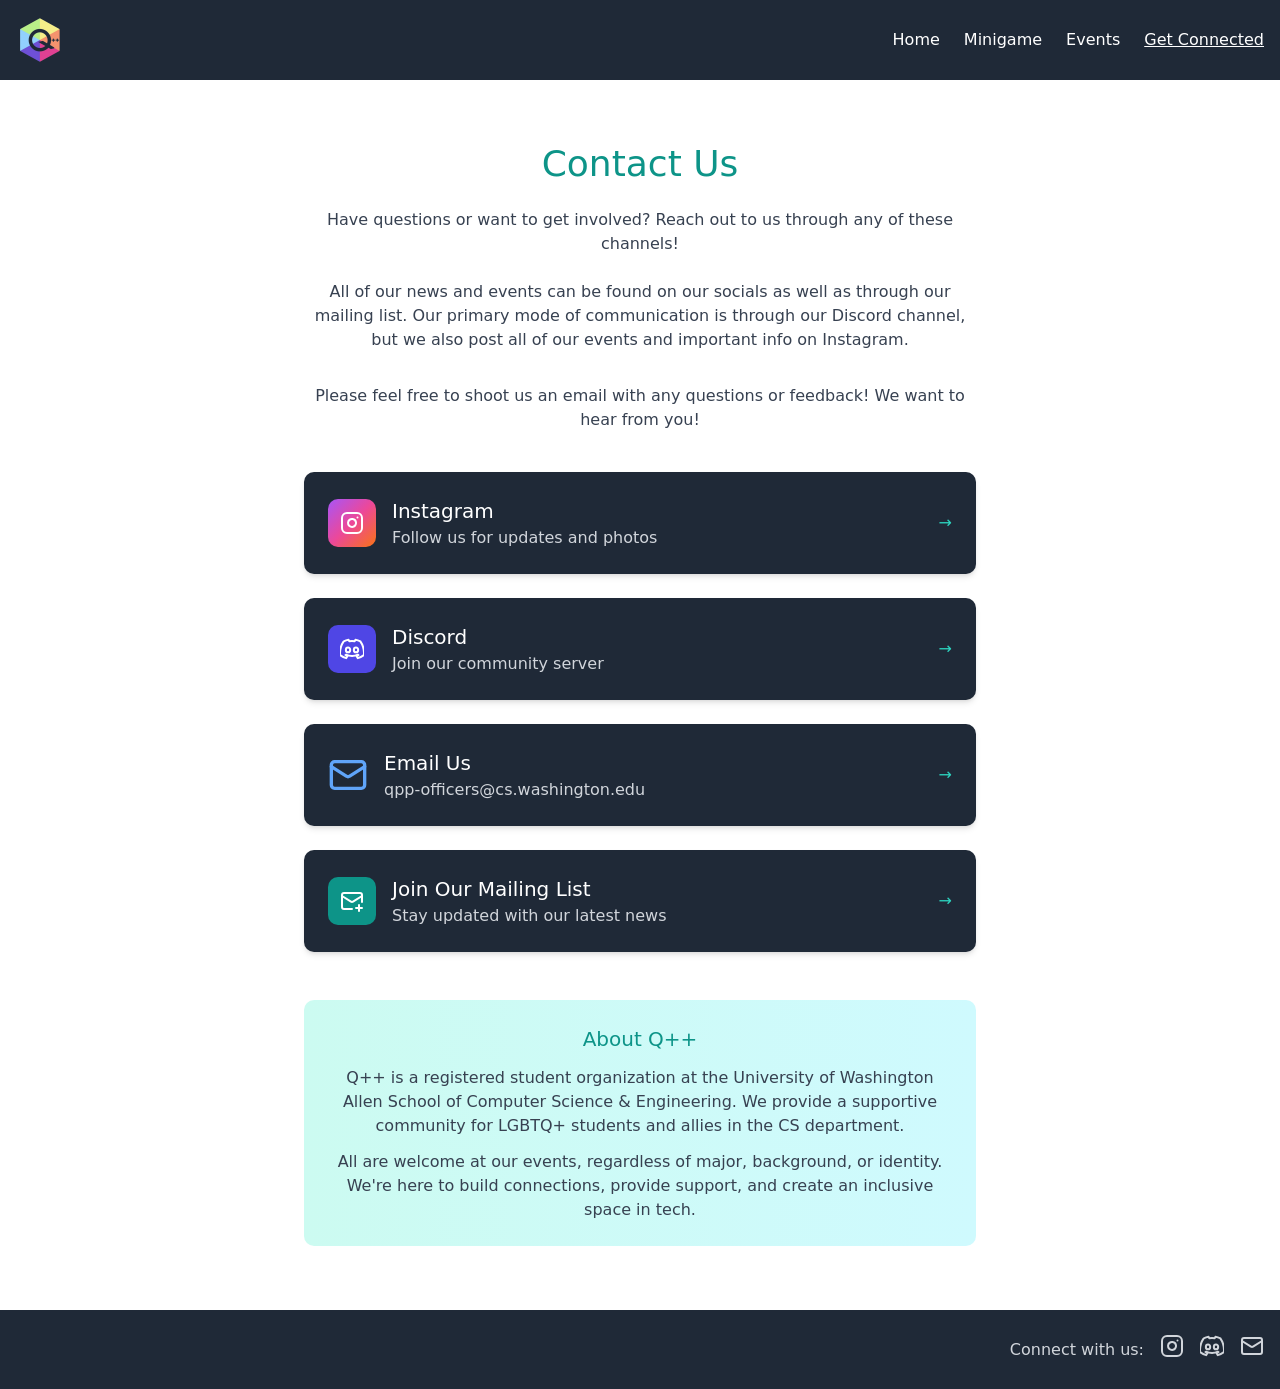
==== commit 4847b924: "Rename contact-2.html to contact.html" ====
--- a/contact.html
+++ b/contact.html
@@ -42,11 +42,11 @@
             <div class="contact-icon dc"><svg class="icon icon-lg" viewBox="0 0 24 24" fill="currentColor" stroke="none" aria-hidden="true"><path d="M20.317 4.3698a19.7913 19.7913 0 00-4.8851-1.5152.0741.0741 0 00-.0785.0371c-.211.3753-.4447.8648-.6083 1.2495-1.8447-.2762-3.68-.2762-5.4868 0-.1636-.3933-.4058-.8742-.6177-1.2495a.077.077 0 00-.0785-.037 19.7363 19.7363 0 00-4.8852 1.515.0699.0699 0 00-.0321.0277C.5334 9.0458-.319 13.5799.0992 18.0578a.0824.0824 0 00.0312.0561c2.0528 1.5076 4.0413 2.4228 5.9929 3.0294a.0777.0777 0 00.0842-.0276c.4616-.6304.8731-1.2952 1.226-1.9942a.076.076 0 00-.0416-.1057c-.6528-.2476-1.2743-.5495-1.8722-.8923a.077.077 0 01-.0076-.1277c.1258-.0943.2517-.1923.3718-.2914a.0743.0743 0 01.0776-.0105c3.9278 1.7933 8.18 1.7933 12.0614 0a.0739.0739 0 01.0785.0095c.1202.099.246.1981.3728.2924a.077.077 0 01-.0066.1276 12.2986 12.2986 0 01-1.873.8914.0766.0766 0 00-.0407.1067c.3604.698.7719 1.3628 1.225 1.9932a.076.076 0 00.0842.0286c1.961-.6067 3.9495-1.5219 6.0023-3.0294a.077.077 0 00.0313-.0552c.5004-5.177-.8382-9.6739-3.5485-13.6604a.061.061 0 00-.0312-.0286zM8.02 15.3312c-1.1825 0-2.1569-1.0857-2.1569-2.419 0-1.3332.9555-2.4189 2.157-2.4189 1.2108 0 2.1757 1.0952 2.1568 2.419 0 1.3332-.9555 2.4189-2.1569 2.4189zm7.9748 0c-1.1825 0-2.1569-1.0857-2.1569-2.419 0-1.3332.9554-2.4189 2.1569-2.4189 1.2108 0 2.1757 1.0952 2.1568 2.419 0 1.3332-.946 2.4189-2.1568 2.4189z"/></svg></div>
             <div class="text"><h2>Discord</h2><p>Join our community server</p></div><span class="arrow" aria-label="Opens in new tab">→</span>
           </a>
-          <a class="contact-card" href="mailto:qpp@cs.washington.edu">
+          <a class="contact-card" href="mailto:qpp-officers@cs.washington.edu">
             <svg class="icon icon-xl mail-icon" viewBox="0 0 24 24" aria-hidden="true"><rect width="20" height="16" x="2" y="4" rx="2"/><path d="m22 7-8.97 5.7a1.94 1.94 0 0 1-2.06 0L2 7"/></svg>
-            <div class="text"><h2>Email Us</h2><p>qpp@cs.washington.edu</p></div><span class="arrow">→</span>
+            <div class="text"><h2>Email Us</h2><p>qpp-officers@cs.washington.edu</p></div><span class="arrow">→</span>
           </a>
-          <a class="contact-card" href="https://mailman.cs.washington.edu/mailman/admin/qpp/general" target="_blank" rel="noopener noreferrer">
+          <a class="contact-card" href="https://mailman.cs.washington.edu/mailman/listinfo/qpp" target="_blank" rel="noopener noreferrer">
             <div class="contact-icon ml"><svg class="icon icon-lg" viewBox="0 0 24 24" aria-hidden="true"><path d="M22 13V6a2 2 0 0 0-2-2H4a2 2 0 0 0-2 2v12c0 1.1.9 2 2 2h8"/><path d="m22 7-8.97 5.7a1.94 1.94 0 0 1-2.06 0L2 7"/><path d="M19 16v6"/><path d="M16 19h6"/></svg></div>
             <div class="text"><h2>Join Our Mailing List</h2><p>Stay updated with our latest news</p></div><span class="arrow" aria-label="Opens in new tab">→</span>
           </a>
@@ -68,7 +68,7 @@
         <ul class="social-list">
           <li><a class="instagram" href="https://www.instagram.com/uw_qpp/?utm_source=ig_web_button_share_sheet" target="_blank" rel="noopener noreferrer" aria-label="Follow us on Instagram (opens in new tab)"><svg class="icon icon-lg" viewBox="0 0 24 24" aria-hidden="true"><rect width="20" height="20" x="2" y="2" rx="5" ry="5"/><path d="M16 11.37A4 4 0 1 1 12.63 8 4 4 0 0 1 16 11.37z"/><line x1="17.5" x2="17.51" y1="6.5" y2="6.5"/></svg></a></li>
           <li><a class="discord" href="https://discord.gg/aMYWwayKa" target="_blank" rel="noopener noreferrer" aria-label="Join our Discord server (opens in new tab)"><svg class="icon icon-lg" viewBox="0 0 24 24" fill="currentColor" stroke="none" aria-hidden="true"><path d="M20.317 4.3698a19.7913 19.7913 0 00-4.8851-1.5152.0741.0741 0 00-.0785.0371c-.211.3753-.4447.8648-.6083 1.2495-1.8447-.2762-3.68-.2762-5.4868 0-.1636-.3933-.4058-.8742-.6177-1.2495a.077.077 0 00-.0785-.037 19.7363 19.7363 0 00-4.8852 1.515.0699.0699 0 00-.0321.0277C.5334 9.0458-.319 13.5799.0992 18.0578a.0824.0824 0 00.0312.0561c2.0528 1.5076 4.0413 2.4228 5.9929 3.0294a.0777.0777 0 00.0842-.0276c.4616-.6304.8731-1.2952 1.226-1.9942a.076.076 0 00-.0416-.1057c-.6528-.2476-1.2743-.5495-1.8722-.8923a.077.077 0 01-.0076-.1277c.1258-.0943.2517-.1923.3718-.2914a.0743.0743 0 01.0776-.0105c3.9278 1.7933 8.18 1.7933 12.0614 0a.0739.0739 0 01.0785.0095c.1202.099.246.1981.3728.2924a.077.077 0 01-.0066.1276 12.2986 12.2986 0 01-1.873.8914.0766.0766 0 00-.0407.1067c.3604.698.7719 1.3628 1.225 1.9932a.076.076 0 00.0842.0286c1.961-.6067 3.9495-1.5219 6.0023-3.0294a.077.077 0 00.0313-.0552c.5004-5.177-.8382-9.6739-3.5485-13.6604a.061.061 0 00-.0312-.0286zM8.02 15.3312c-1.1825 0-2.1569-1.0857-2.1569-2.419 0-1.3332.9555-2.4189 2.157-2.4189 1.2108 0 2.1757 1.0952 2.1568 2.419 0 1.3332-.9555 2.4189-2.1569 2.4189zm7.9748 0c-1.1825 0-2.1569-1.0857-2.1569-2.419 0-1.3332.9554-2.4189 2.1569-2.4189 1.2108 0 2.1757 1.0952 2.1568 2.419 0 1.3332-.946 2.4189-2.1568 2.4189z"/></svg></a></li>
-          <li><a class="mail" href="mailto:qpp@cs.washington.edu" aria-label="Email us at qpp@cs.washington.edu"><svg class="icon icon-lg" viewBox="0 0 24 24" aria-hidden="true"><rect width="20" height="16" x="2" y="4" rx="2"/><path d="m22 7-8.97 5.7a1.94 1.94 0 0 1-2.06 0L2 7"/></svg></a></li>
+          <li><a class="mail" href="mailto:qpp-officers@cs.washington.edu" aria-label="Email us at qpp-officers@cs.washington.edu"><svg class="icon icon-lg" viewBox="0 0 24 24" aria-hidden="true"><rect width="20" height="16" x="2" y="4" rx="2"/><path d="m22 7-8.97 5.7a1.94 1.94 0 0 1-2.06 0L2 7"/></svg></a></li>
         </ul>
       </nav>
     </div>
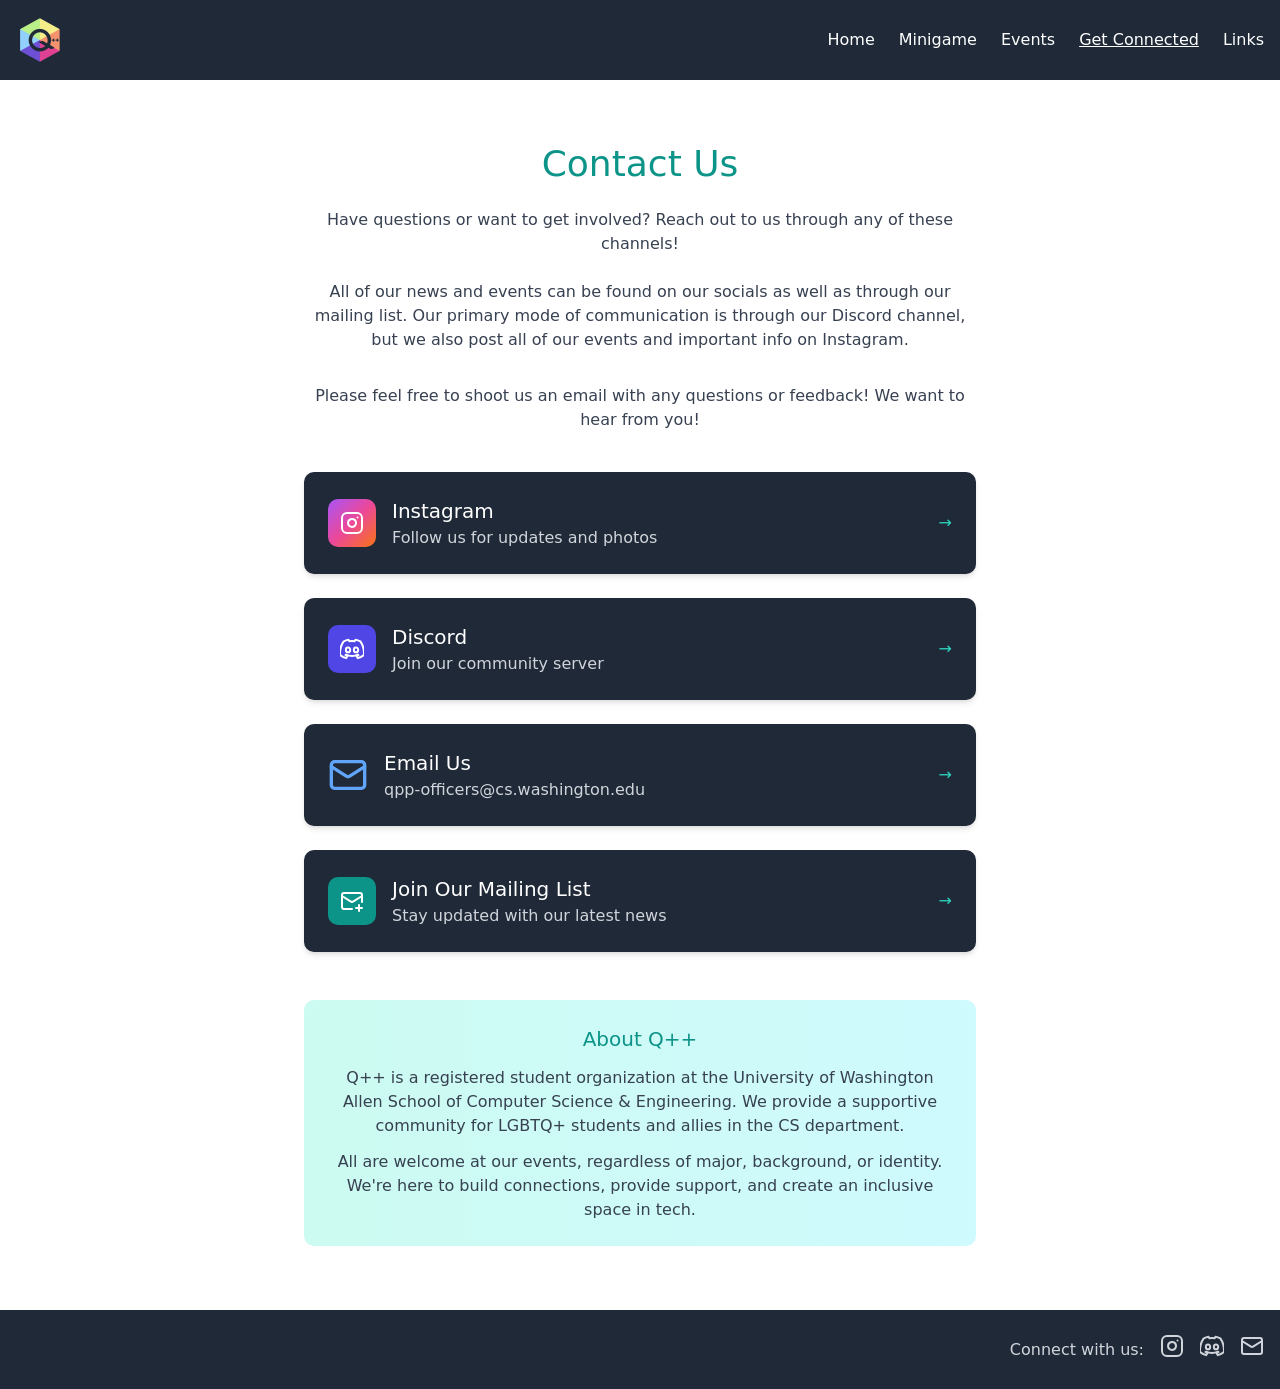
==== commit 9f725821: "Add Links to top navigation bar" ====
--- a/contact.html
+++ b/contact.html
@@ -21,6 +21,7 @@
         <li><a href="minigame.html">Minigame</a></li>
         <li><a href="events.html">Events</a></li>
         <li><a href="contact.html" aria-current="page">Get Connected</a></li>
+        <li><a href="links.html">Links</a></li>
       </ul>
     </nav>
   </header>
--- a/style.css
+++ b/style.css
@@ -208,6 +208,22 @@
 .contact-about p { color: var(--gray-700); }
 .contact-about p + p { margin-top: .75rem; }
 
+/* ---------- Links (Instagram link-in-bio) ---------- */
+.links-body, .links-body main { background: var(--gray-800); }
+.links-page { max-width: 32rem; margin: 0 auto; padding: 3rem 1rem 4rem; display: grid; gap: 2rem; }
+.links-head { text-align: center; color: #fff; }
+.links-head img { width: 5rem; height: 5rem; object-fit: contain; margin: 0 auto 1rem; }
+.links-head h1 { color: var(--teal-400); font-size: 1.875rem; }
+.links-head p { color: var(--gray-300); }
+.links-label { color: var(--gray-300); font-size: .75rem; letter-spacing: .15em; text-transform: uppercase; text-align: center; margin-bottom: .75rem; }
+.links-list { display: grid; gap: .75rem; }
+/* background-color only, so an event's theme-* gradient still shows through */
+.links-btn { display: block; text-align: center; background-color: #fff; color: var(--gray-800); padding: 1rem 1.25rem; border-radius: var(--radius-lg); text-decoration: none; font-weight: 500; box-shadow: var(--shadow-md); transition: transform .15s, background-color .15s; }
+.links-btn:hover { background-color: #ccfbf1; transform: translateY(-1px); }
+.links-event span, .links-event small { display: block; }
+.links-event span { color: var(--title); }
+.links-event small { color: var(--gray-600); font-weight: 400; margin-top: .125rem; }
+
 /* ---------- Minigame ---------- */
 .game-page { padding: 4rem 1rem; }
 .game-inner { max-width: 48rem; margin: 0 auto; }
